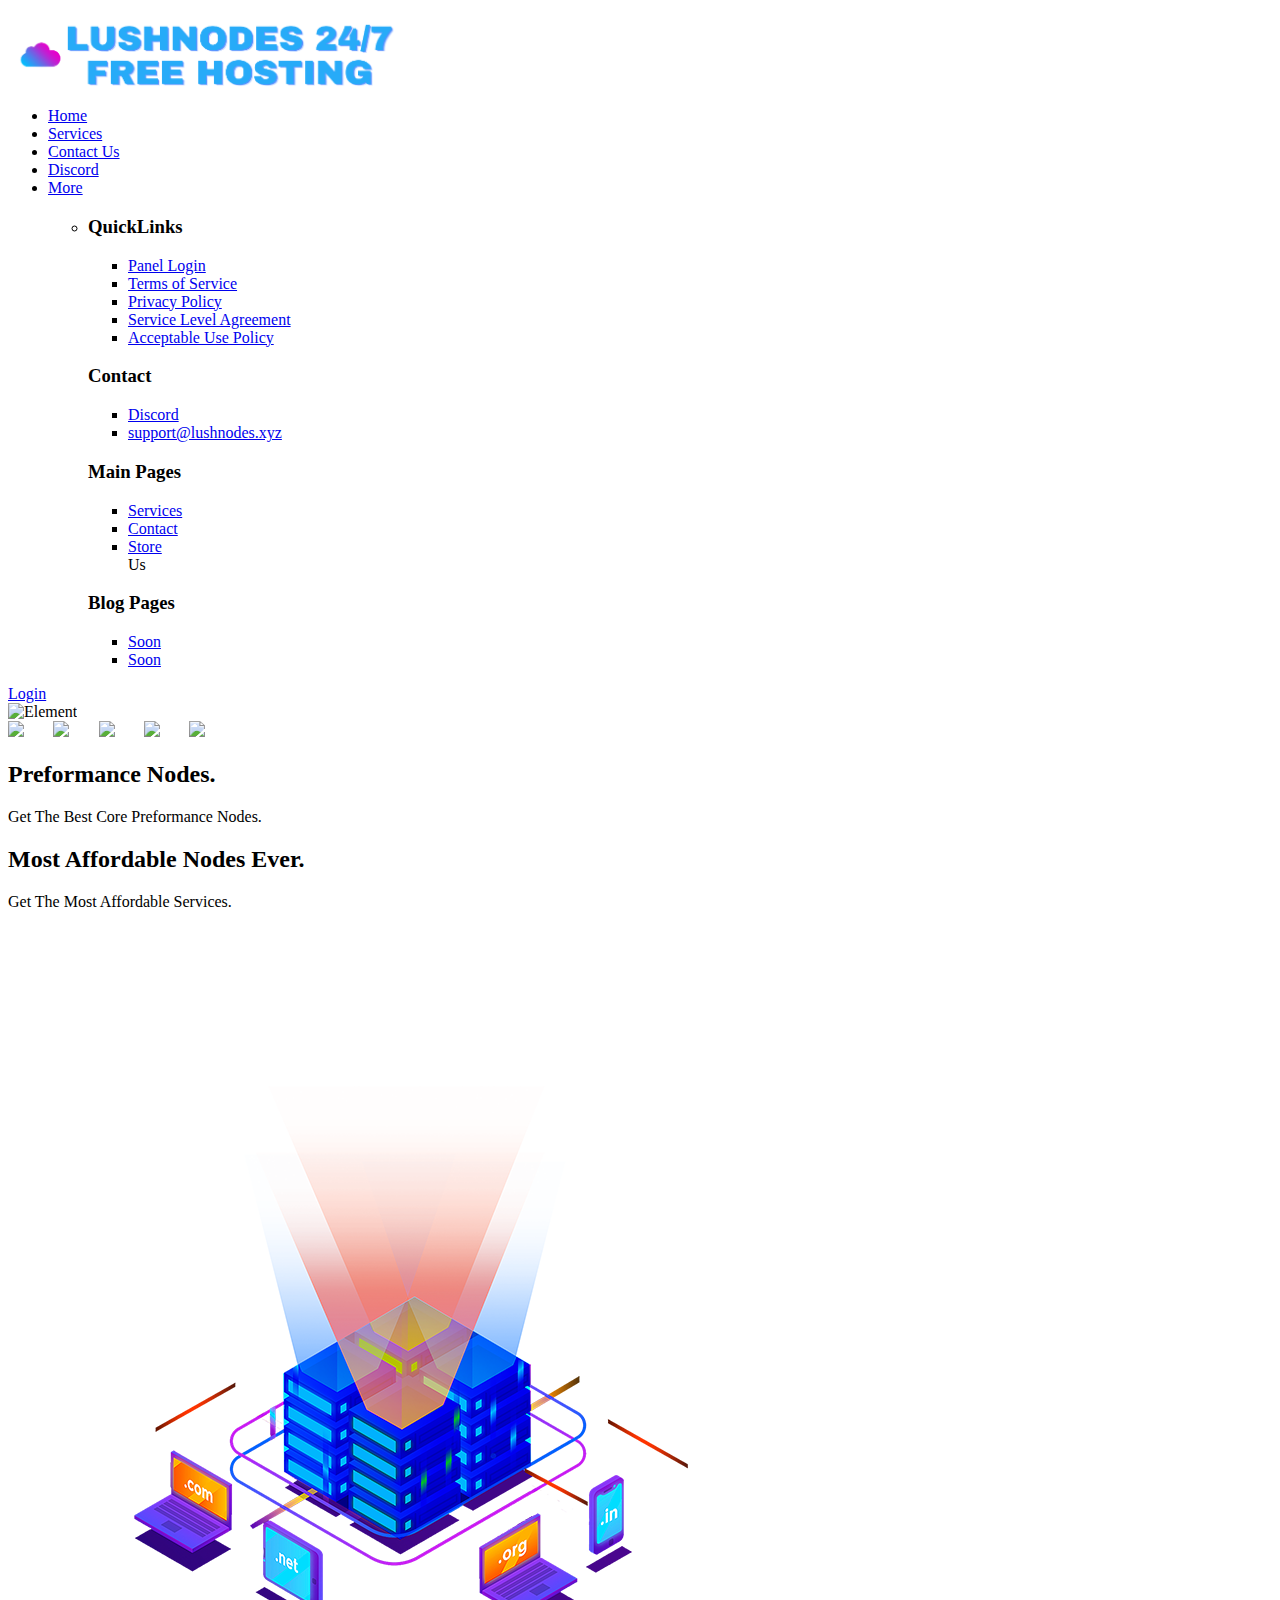
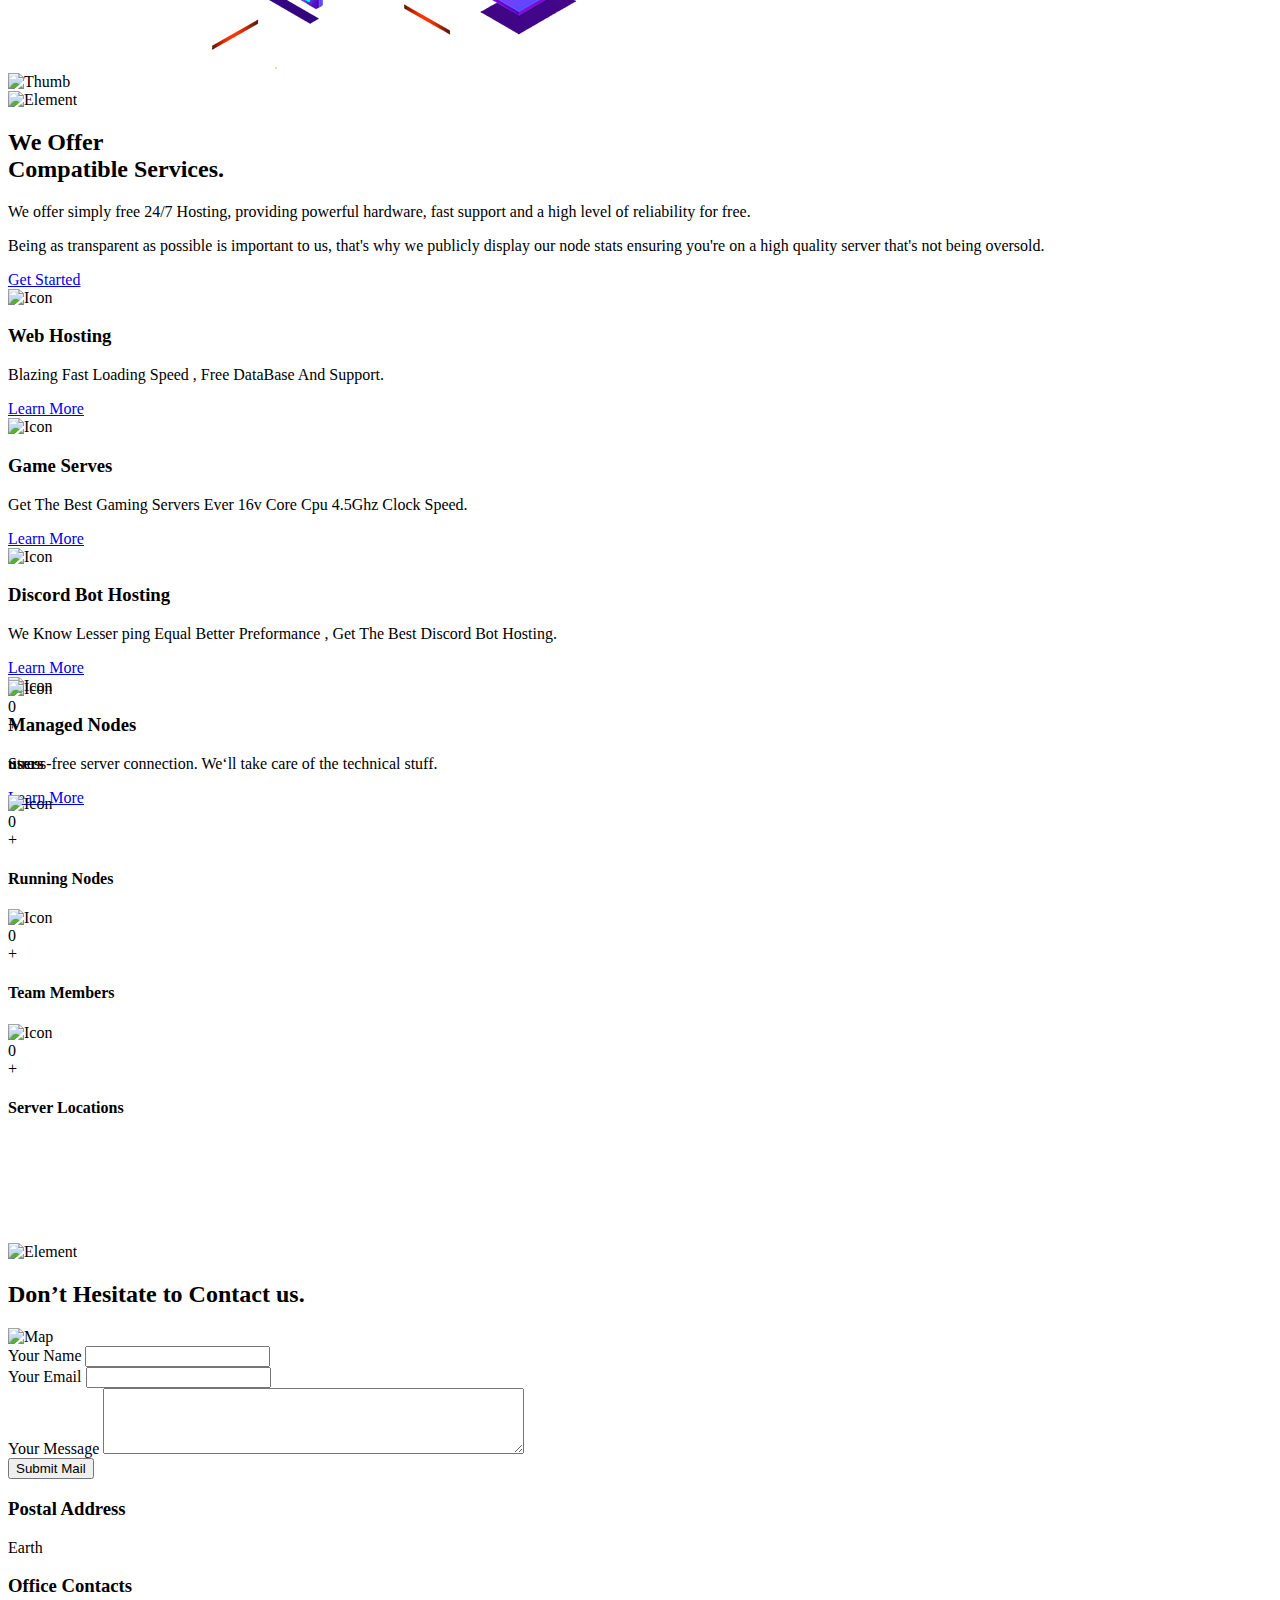
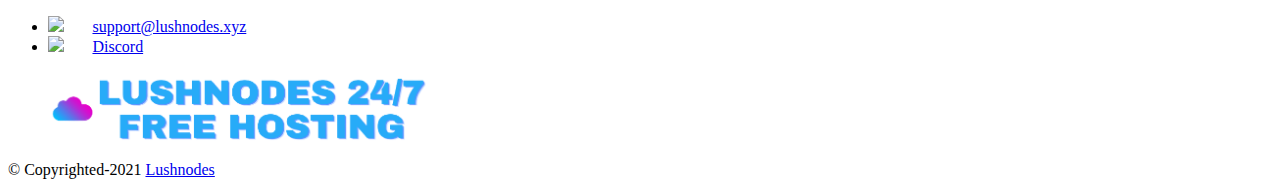
==== index.html @ 51295ec8 "Add files via upload" ====
<!DOCTYPE html>
<html lang="en">

<head>
    <!-- Basic Page Needs
    ================================================== -->
    <meta charset="utf-8" />
    <meta http-equiv="X-UA-Compatible" content="IE=edge" />

    <!-- Specific Meta
    ================================================== -->
    <meta name="viewport" content="width=device-width, initial-scale=1, maximum-scale=1" />
    <meta name="description" content="Get Blazing Fast Servers At Most Affordable Price , Powered By Hetzner ." />
    <meta name="keywords" content="HTML5, Template, Design, agency, app, blog, business, clean, creative, marketing, modern, multipurpose, portfolio, seo, startup, studio, trending" />
    <meta name="author" content="Healer" />

    <!-- Titles
    ================================================== -->
    <title>LushNodes | Better Hosting 24/7</title>
    <meta property="og:image" content="https://cdn.discordapp.com/attachments/881943967124570113/901898963899256932/Lush_Host_logo.png">
    <meta name="twitter:card" content="https://cdn.discordapp.com/attachments/881943967124570113/901898963899256932/Lush_Host_logo.png">

    <!-- Favicons
    ================================================== -->
    <link rel="icon" href="https://emojipedia-us.s3.dualstack.us-west-1.amazonaws.com/thumbs/120/microsoft/209/airplane_2708.png" type="image/gif" sizes="16x16">

    <!-- Custom Font
    ================================================== -->
    <link href="https://fonts.googleapis.com/css2?family=Hind:wght@300;400;500;600;700&family=Philosopher:ital,wght@0,400;0,700;1,400;1,700&family=Barlow:wght@300;400;600;700&display=swap" rel="stylesheet" />

    <!-- CSS
    ================================================== -->
    <style>
        .gg{
            -webkit-filter: invert(1);
   filter: invert(1);
        }
    </style>
    <link rel="stylesheet" href="assets/css/bootstrap.min.css" />
    <link rel="stylesheet" href="assets/css/swiper.min.css" />
    <link rel="stylesheet" href="assets/css/simple-scrollbar.css" />
    <link rel="stylesheet" href="assets/css/odometer-theme-default.css" />
    <link rel="stylesheet" href="assets/css/magnific-popup.css" />
    <link rel="stylesheet" href="assets/css/icofont.min.css" />
    <link rel="stylesheet" href="assets/css/style.css" />
    <link rel="stylesheet" href="assets/css/style-dark-two.css" />

    <script src="assets/js/modernizr.min.js"></script>
</head>

<body data-spy="scroll" data-offset="170" data-target=".navigation-area">
    <!--********************************************************-->
    <!--********************* SITE CONTENT *********************-->
    <!--********************************************************-->
    <div class="site-content">
        <!--~~~~~~~~~~~~~~~~~~~~~~~~~~~~~~~~~~~~~~~
            Start Site Header
        ~~~~~~~~~~~~~~~~~~~~~~~~~~~~~~~~~~~~~~~~-->
        <header class="site-header header-style-one">
            <div class="container">
                <div class="row align-items-center">
                    <div class="col-12">
                        <div class="navigation-area">
                            <!-- Site Branding -->
                            <div class="site-branding">
                                <a href="index.html">
                                    <img src="lushnodes_247_free_hosting-removebg-preview.png" width="400px" style="margin-top: 10px;" alt="Site Logo" />
                                </a>
                            </div>
                            <!--  /.site-branding -->

                            <!-- Site Navigation -->
                            <div class="site-navigation">
                                <nav class="navigation">
                                    <!-- Main Menu -->
                                    <div class="menu-wrapper">
                                        <div class="menu-content">
                                            <ul class="mainmenu">
                                                <li>
                                                    <a class="nav-link active" href="#hero-block">Home</a>
                                                </li>
                                                <li>
                                                    <a class="nav-link" href="#service-block">Services</a>
                                                </li>
                                                <li>
                                                    <a class="nav-link" href="#contact-block">Contact Us</a>
                                                </li>
                                                <li>
                                                    <a class="nav-link" href="https://discord.gg/3tPFcuNtyB" target="_blank">Discord</a>
                                                </li>
                                                <li class="megamenu">
                                                    <a class="nav-link" href="#">More</a>
                                                    <ul class="sub-menu megamenu-main">
                                                        <li>
                                                            <div class="megamenu-wrapper">
                                                                <div class="container megamenu-container">
                                                                    <div class="row">
                                                                        <div class="col-lg-3 megamenu-column">
                                                                            <h3 class="megamenu-heading">QuickLinks</h3>
                                                                            <ul class="custom-megamenu">
                                                                                <li><a href="https://Panel.lushnodes.xyz/" target="_blank">Panel Login</a></li>
                                                                                <li><a href="terms.html" target="_blank">Terms of Service</a>
                                                                                </li>
                                                                                <li><a href="privacy-policy.html" target="_blank">Privacy Policy</a></li>
                                                                                <li><a href="sla.html" target="_blank">Service Level Agreement</a></li>
                                                                                <li><a href="use-policy.html" target="_blank">Acceptable Use Policy</a></li>
                                                                            </ul>
                                                                        </div>
                                                                        <div class="col-lg-3 megamenu-column">
                                                                            <h3 class="megamenu-heading">Contact</h3>
                                                                            <ul class="custom-megamenu">
                                                                                <li><a href="https://discord.gg/rXuvEv7ZY3" target="_blank">Discord</a></li>
                                                                                <li><a href="mailto: support@lushnodes.xyz">support@lushnodes.xyz</a></li>
                                                                            </ul>
                                                                        </div>
                                                                        <div class="col-lg-3 megamenu-column">
                                                                            <h3 class="megamenu-heading">Main Pages</h3>
                                                                            <ul class="custom-megamenu">
                                                                                <li><a href="#service-block">Services</a>
                                                                                </li>
                                                                                <li><a href="#contact-block">Contact</a>
                                                                                </li>
                                        <li><a href="/store.html">Store</a>
                                                                                </li>                                               Us</a></li>
                                                                            </ul>
                                                                        </div>
                                                                        <div class="col-lg-3 megamenu-column">
                                                                            <h3 class="megamenu-heading">Blog Pages</h3>
                                                                            <ul class="custom-megamenu">
                                                                                <li><a href="#">Soon</a>
                                                                                </li>
                                                                                <li><a href="#">Soon</a></li>
                                                                            </ul>
                                                                        </div>
                                                                    </div>
                                                                </div>
                                                            </div>
                                                        </li>
                                                    </ul>
                                                </li>
                                            </ul>
                                            <!-- /.menu-list -->
                                        </div>
                                        <!-- /.hours-content-->
                                    </div>
                                    <!-- /.menu-wrapper -->
                                </nav>
                            </div>
                            <!--  /.site-navigation -->

                            <div class="header-navigation-right">
                                <div class="search-wrap">
                                    <div class="search-btn">
                                            <a class="nav-link" href="https://client.lushnodes.xyz/" target="_blank">Login</a>
                                    </div>
                                </div>
                                <!--~./ search-wrap ~-->
                                <div class="hamburger-menus">
                                    <span></span>
                                    <span></span>
                                    <span></span>
                                </div>
                            </div>
                            <!--~./ header-navigation-right ~-->
                        </div>
                        <!-- /.navigation-area -->
                    </div>
                    <!-- /.col-12 -->
                </div>
                <!-- /.row -->
            </div>
            <!-- /.container-fluid -->
            <div class="mobile-sidebar-menu sidebar-menu">
                <div class="overlaybg"></div>
            </div>
        </header>
        <!--~~./ end site header ~~-->
        <!--~~~ Sticky Header ~~~-->
        <div id="sticky-header" class="active"></div>
        <!--~./ end sticky header ~-->


        <!--~~~~~~~~~~~~~~~~~~~~~~~~~~~~~~~~~~~~~~~
                Hero Block
        ~~~~~~~~~~~~~~~~~~~~~~~~~~~~~~~~~~~~~~~~-->
        <div id="hero-block" class="hero-block bg-white-smoke hero-block-one">
            <div class="element-group">
                <div class="element one">
                    <img src="assets/images/element/dark/rectangle2.png" alt="Element">
                </div>
            </div>
            <div class="social-status-area">
                <div class="social-status">
                    <a href="https://discord.gg/3tPFcuNtyB"><img src="assets/icons/12px/011-discord-1.png" style="margin-right: 2%;"></i></a>
                    <a href="#"><img src="assets/icons/12px/001-instagram.png" style="margin-right: 2%;"></i></a>
                    <a href="#"><img src="assets/icons/12px/003-twitter.png" style="margin-right: 2%;"></i></a>
                    <a href="#"><img src="assets/icons/12px/002-youtube.png" style="margin-right: 2%;"></i></a>
                    <a href="#"><img src="assets/icons/12px/004-linkedin.png" style="margin-right: 2%;"></i></a>
                    
                </div>
            </div>
            <div class="waves-effect bottom" style="background-image: url('assets/images/shape/shape-bottom1-dark.png');">
            </div>
            <div class="container">
                <div class="row">
                    <div class="col-lg-7">
                        <!-- Testimonial Slider -->
                        <div id="hero-slider" class="swiper-container hero-slider-one">
                            <div class="swiper-wrapper">
                                <div class="swiper-slide">
                                    <div class="hero-content-area">
                                        <h2 class="hero-title">
                                            <span>Preformance </span> Nodes.
                                        </h2>
                                        <!-- /.hero-title -->
                                        <div class="hero-desc">
                                            <p>Get The Best Core Preformance Nodes.</p>
                                        </div>
                                        <!-- /.hero-content-area -->
                                    </div>
                                </div>
                                <div class="swiper-slide">
                                    <div class="hero-content-area">
                                        <h2 class="hero-title">
                                            <span>Most Affordable</span> Nodes Ever.
                                        </h2>
                                        <!-- /.hero-title -->
                                        <div class="hero-desc">
                                            <p>Get The Most Affordable Services.</p>
                                        </div>
                                        <!-- /.hero-content-area -->
                                    </div>
                                </div>
                            </div>
                            <!-- Add Pagination -->
                            <div class="swiper-pagination"></div>
                        </div>
                    </div>
                    <div class="col-lg-5">
                        <div class="hero-mockup-area">
                            <div class="hero-mockup-thumb one">
                                <img style="margin-left: 10%;margin-top: 10%;" src="images-banner.png" alt="Thumb">
                                <!-- /.promo-video -->
                            </div>
                            <div class="hero-mockup-thumb two">
                                <img src="assets/images/others/hero2-1-dark.png" alt="Thumb">
                            </div>
                        </div>
                        <!-- /.hero-mockup-area -->
                    </div>
                </div>
            </div>
        </div>
        <!-- /.hero-block -->

        <!--~~~~~~~~~~~~~~~~~~~~~~~~~~~~~~~~~~~~~~~
                Start Services Block
            ~~~~~~~~~~~~~~~~~~~~~~~~~~~~~~~~~~~~~~~~-->
        <div id="service-block" class="services-block style-one">
            <div class="element-group">
                <div class="element one">
                    <img src="assets/images/element/dark/circle-helf1.png" alt="Element">
                </div>
            </div>
            <div class="container">
                <div class="row align-items-center">
                    <div class="col-lg-4">
                        <div class="text-feature-block md-mrb-55">
                            <h2 class="title">
                                We Offer <br /> Compatible Services.
                            </h2>
                            <div class="sub-title">
                                We offer simply free 24/7 Hosting, providing powerful hardware, fast support and a high level of reliability for free.
                            </div>
                            <p>
                                Being as transparent as possible is important to us, that's why we publicly display our node stats ensuring you're on a high quality server that's not being oversold.
                            </p>
                            <a class="btn btn-primary btn-gradient-45" href="https://discord.gg/3tPFcuNtyB" target="_blank">Get Started</a>
                        </div>
                    </div>
                    <div class="col-lg-8">
                        <div class="row service-items-area">
                            <div class="col-lg-6 col-md-6">
                                <div class="service-item style-two">
                                    <div class="service-icon">
                                        <img src="assets/icons/64px/009-rocket.png" alt="Icon" />
                                    </div>
                                    <!-- /.service-icon -->
                                    <div class="service-info">
                                        <h3 class="title">Web Hosting</h3>
                                        <p>
                                            Blazing Fast Loading Speed , Free DataBase And Support.
                                        </p>
                                        <a class="read-more-text" href="https://discord.gg/3tPFcuNtyB" target="_blank">
                                            Learn More
                                            
                                        </a>
                                    </div>
                                    <!-- /.service-info -->
                                </div>
                                <!-- /.service-item -->
                            </div>
                            <!-- /.col-lg-6 -->
                            <div class="col-lg-6 col-md-6">
                                <div class="service-item style-two">
                                    <div class="service-icon">
                                        <img src="assets/icons/64px/008-speedometer.png" alt="Icon" />
                                    </div>
                                    <!-- /.service-icon -->
                                    <div class="service-info">
                                        <h3 class="title">Game Serves</h3>
                                        <p>
                                            Get The Best Gaming Servers Ever 16v Core Cpu 4.5Ghz Clock Speed.
                                        </p>
                                        <a class="read-more-text" href="https://discord.gg/3tPFcuNtyB" target="_blank">
                                            Learn More
                                            
                                        </a>
                                    </div>
                                    <!-- /.service-info -->
                                </div>
                                <!-- /.service-item -->
                            </div>
                            <!-- /.col-lg-6 -->
                            <div class="col-lg-6 col-md-6">
                                <div class="service-item style-two">
                                    <div class="service-icon">
                                        <img src="assets/icons/64px/004-discord.png" alt="Icon" />
                                    </div>
                                    <!-- /.service-icon -->
                                    <div class="service-info">
                                        <h3 class="title">Discord Bot Hosting</h3>
                                        <p>
                                            We Know Lesser ping Equal Better Preformance , Get The Best Discord Bot Hosting.
                                        </p>
                                        <a class="read-more-text" href="https://discord.gg/3tPFcuNtyB" target="_blank">
                                            Learn More
                                            
                                        </a>
                                    </div>
                                    <!-- /.service-info -->
                                </div>
                                <!-- /.service-item -->
                            </div>
                            <!-- /.col-lg-6 -->
                            <div class="col-lg-6 col-md-6">
                                <div class="service-item style-two">
                                    <div class="service-icon">
                                        <img src="assets/icons/64px/010-management.png" alt="Icon" />
                                    </div>
                                    <!-- /.service-icon -->
                                    <div class="service-info">
                                        <h3 class="title">Managed Nodes</h3>
                                        <p>
                                            Stress-free server connection. We‘ll take care of the technical stuff.
                                        </p>
                                        <a class="read-more-text" href="https://discord.gg/3tPFcuNtyB" target="_blank">
                                            Learn More
                                            
                                        </a>
                                    </div>
                                    <!-- /.service-info -->
                                </div>
                                <!-- /.service-item -->
                            </div>
                            <!-- /.col-lg-6 -->
                        </div>
                    </div>
                </div>
            </div>
            <!-- /.container -->
        </div>
        <!--~~./ end services block ~~-->

        

        <!--~~~~~~~~~~~~~~~~~~~~~~~~~~~~~~~~~~~~~~~
                Start Fanfact Block
            ~~~~~~~~~~~~~~~~~~~~~~~~~~~~~~~~~~~~~~~~-->
        <div class="fanfact-block style-one pd-t-100" style="margin-top: -10%;">
            <div class="container">
                <div class="row fanfact-promo-numbers">
                    <div class="col-lg-3 col-md-6 col-sm-6">
                        <div class="promo-number">
                            <div class="promo-number-inner">
                                <div class="icon">
                                    <img src="assets/icons/64px/002-rating.png" alt="Icon" />
                                </div>
                                <!-- /.icon -->
                                <div class="info">
                                    <div class="odometer-wrap">
                                        <div class="odometer" data-odometer-final="500">0</div>
                                        +
                                    </div>
                                    <!-- /.odometer-wrap -->
                                    <h4 class="promo-title">users</h4>
                                    <!-- /.promo-title -->
                                </div>
                                <!-- /.info -->
                            </div>
                        </div>
                        <!-- /.promo-number -->
                    </div>
                    <!-- /.col-lg-3 -->
                    <div class="col-lg-3 col-md-6 col-sm-6">
                        <div class="promo-number">
                            <div class="promo-number-inner">
                                <div class="icon">
                                    <img src="assets/icons/64px/003-cpu.png" alt="Icon" />
                                </div>
                                <!-- /.icon -->
                                <div class="info">
                                    <div class="odometer-wrap">
                                        <div class="odometer" data-odometer-final="2">0</div>
                                        +
                                    </div>
                                    <!-- /.odometer-wrap -->
                                    <h4 class="promo-title">Running Nodes</h4>
                                    <!-- /.promo-title -->
                                </div>
                                <!-- /.info -->
                            </div>
                        </div>
                        <!-- /.promo-number -->
                    </div>
                    <!-- /.col-lg-3 -->
                    <div class="col-lg-3 col-md-6 col-sm-6">
                        <div class="promo-number">
                            <div class="promo-number-inner">
                                <div class="icon">
                                    <img src="assets/icons/64px/005-united.png" alt="Icon" />
                                </div>
                                <!-- /.icon -->
                                <div class="info">
                                    <div class="odometer-wrap">
                                        <div class="odometer" data-odometer-final="5">0</div>
                                        +
                                    </div>
                                    <!-- /.odometer-wrap -->
                                    <h4 class="promo-title">Team Members</h4>
                                    <!-- /.promo-title -->
                                </div>
                                <!-- /.info -->
                            </div>
                        </div>
                        <!-- /.promo-number -->
                    </div>
                    <!-- /.col-lg-3 -->
                    <div class="col-lg-3 col-md-6 col-sm-6">
                        <div class="promo-number">
                            <div class="promo-number-inner">
                                <div class="icon">
                                    <img src="assets/icons/64px/003-database.png" alt="Icon" />
                                </div>
                                <!-- /.icon -->
                                <div class="info">
                                    <div class="odometer-wrap">
                                        <div class="odometer" data-odometer-final="2">0</div>
                                        +
                                    </div>
                                    <!-- /.odometer-wrap -->
                                    <h4 class="promo-title">Server Locations</h4>
                                    <!-- /.promo-title -->
                                </div>
                                <!-- /.info -->
                            </div>
                        </div>
                        <!-- /.promo-number -->
                    </div>
                    <!-- /.col-lg-3 -->
                </div>
                <!-- /.fanfact-promo-numbers -->
            </div>
        </div>
        <!--~~./ end fanfact block ~~-->

        
       
        <!--~~~~~~~~~~~~~~~~~~~~~~~~~~~~~~~~~~~~~~~
                Start Contact Form Block
            ~~~~~~~~~~~~~~~~~~~~~~~~~~~~~~~~~~~~~~~~-->
        <div id="contact-block" class="contact-form-block style-two pd-b-130" style="margin-top: 10%;">
            <div class="element-group">
                <div class="element two">
                    <img src="assets/images/element/dark/circle3.png" alt="Element">
                </div>
            </div>
            <div class="container ml-b-40">
                <div class="row">
                    <div class="col-lg-5 col-md-6">
                        <div class="section-title">
                            <h2 class="title-main">
                                Don’t Hesitate to Contact us.
                            </h2>
                            <!-- /.title-main -->
                        </div>
                        <!-- /.section-title -->
                    </div>
                    <!-- /.col-lg-5 -->
                </div>
                <!-- /.row -->
                <div class="row align-items-center">
                    <div class="col-lg-6">
                        <div class="google-map md-mrb-50">
                            <img src="assets/images/others/google-map-dark.png" alt="Map">
                        </div>
                    </div>
                    <div class="col-lg-6">
                        <div class="contact-form-area">
                            <form id="contact_form" class="contact-form" action="#">
                                <div class="row">
                                    <div class="col-lg-6 col-md-6">
                                        <div class="form-group">
                                            <label for="name">Your Name</label>
                                            <input class="form-controller" id="name" name="name" type="text">
                                        </div>
                                    </div>
                                    <!--./ col-lg-6-->
                                    <div class="col-lg-6 col-md-6">
                                        <div class="form-group">
                                            <label for="email">Your Email</label>
                                            <input class="form-controller" id="email" name="email" type="email">
                                        </div>
                                    </div>
                                    <!--./ col-lg-6 -->
                                    <div class="col-12">
                                        <div class="form-group">
                                            <label for="name">Your Message</label>
                                            <textarea id="message" name="message" class="form-controller" rows="4" cols="50"></textarea>
                                        </div>
                                    </div>
                                    <!-- /.col-12 -->
                                    <div class="col-12 mrt-15">
                                        <button onclick="" type="submit" class="btn btn-primary">Submit
                                            Mail</button>
                                    </div>
                                    <!--./ col-lg-6 -->
                                </div>
                                <!-- /.row -->
                            </form>
                            <!-- /.contact-form -->
                        </div>
                        <!-- /.contact-form-area -->
                        <div class="row">
                            <div class="col-lg-6 col-md-6 col-sm-6">
                                <div class="single-contact-info">
                                    <h3 class="title">Postal Address</h3>
                                    <div class="card-info">
                                        <p>Earth
                                        </p>
                                    </div>
                                    <!-- /.card-info -->
                                </div>
                                <!-- /.single-contact-info -->
                            </div>
                            <div class="col-lg-6 col-md-6 col-sm-6">
                                <div class="single-contact-info">
                                    <h3 class="title">Office Contacts</h3>
                                    <div class="card-info">
                                        <ul class="info-list">
                                            <li><img src="assets/icons/12px/001-email.png" style="margin-right: 2%;" class="icofont-send-mail"> <a href="mailto: support@minenodes.xyz">support@lushnodes.xyz</a></li>
                                            <li><img src="assets/icons/12px/004-discord.png" style="margin-right: 2%;" class="icofont-globe-alt"> <a href="https://discord.gg/3tPFcuNtyB" target="_blank">Discord</a></li>
                                        </ul>
                                    </div>
                                    <!-- /.card-info -->
                                </div>
                                <!-- /.single-contact-info -->
                            </div>
                        </div>
                    </div>
                    <!-- /.col-lg-6 -->
                </div>
                <!-- /.row -->
            </div>
            <!-- /.container -->
        </div>
        <!--~~./ end contact form block ~~-->

        <!--~~~~~~~~~~~~~~~~~~~~~~~~~~~~~~~~~~~~~~~
            Start Site Footer
        ~~~~~~~~~~~~~~~~~~~~~~~~~~~~~~~~~~~~~~~~-->
        
            <!--~./ end footer widgets area ~-->

            <!--~~~~~~~~~~~~~~~~~~~~~~~~~~~~~~~~~~~~~~~
                                    Start Footer Bottom Area
                            ~~~~~~~~~~~~~~~~~~~~~~~~~~~~~~~~~~~~~~~-->
            <div class="footer-bottom-area">
                <div class="container">
                    <div class="row">
                        <div class="col-12">
                            <div class="footer-bottom-content text-center">
                                <a class="footer-logo-area" href="#">
                                    <img src="lushnodes_247_free_hosting-removebg-preview.png" width="400px" style="margin-left: 2.5%;" alt="Logo" />
                                </a>
                                <div class="copyright-text text-center">
                                    <p>© Copyrighted-2021 <a href="#">Lushnodes</a></p>
                                </div>
                                <!--~./ end copyright text ~-->
                            </div>
                        </div>
                        <!--~./ col-12 ~-->
                    </div>
                </div>
            </div>
            <!--~./ end footer bottom area ~-->
        </footer>
        <!--~./ end site footer ~-->
    </div>
    
    <!--~~./ end site content ~~-->

    <!-- All The JS Files
            ================================================== -->
    <script src="assets/js/jquery.js"></script>
    <script src="assets/js/popper.min.js"></script>
    <script src="assets/js/bootstrap.min.js"></script>
    <script src="assets/js/plugins.js"></script>
    <script src="assets/js/imagesloaded.pkgd.min.js"></script>
    <script src="assets/js/simple-scrollbar.min.js"></script>
    <script src="assets/js/background-parallax.js"></script>
    <script src="assets/js/jquery.magnific-popup.min.js"></script>
    <script src="assets/js/theia-sticky-sidebar.min.js"></script>
    <script src="assets/js/ResizeSensor.min.js"></script>
    <script src="assets/js/swiper.min.js"></script>
    <script src="assets/js/isotope.pkgd.min.js"></script>
    <script src="assets/js/packery-mode.pkgd.min.js"></script>
    <script src="assets/js/scrolla.jquery.min.js"></script>
    <script src="assets/js/odometer.min.js"></script>
    <script src="assets/js/isInViewport.jquery.js"></script>
    <script src="assets/js/contact.js"></script>
    <script src="assets/js/main.js"></script>
    <!-- main-js -->
</body>

</html>
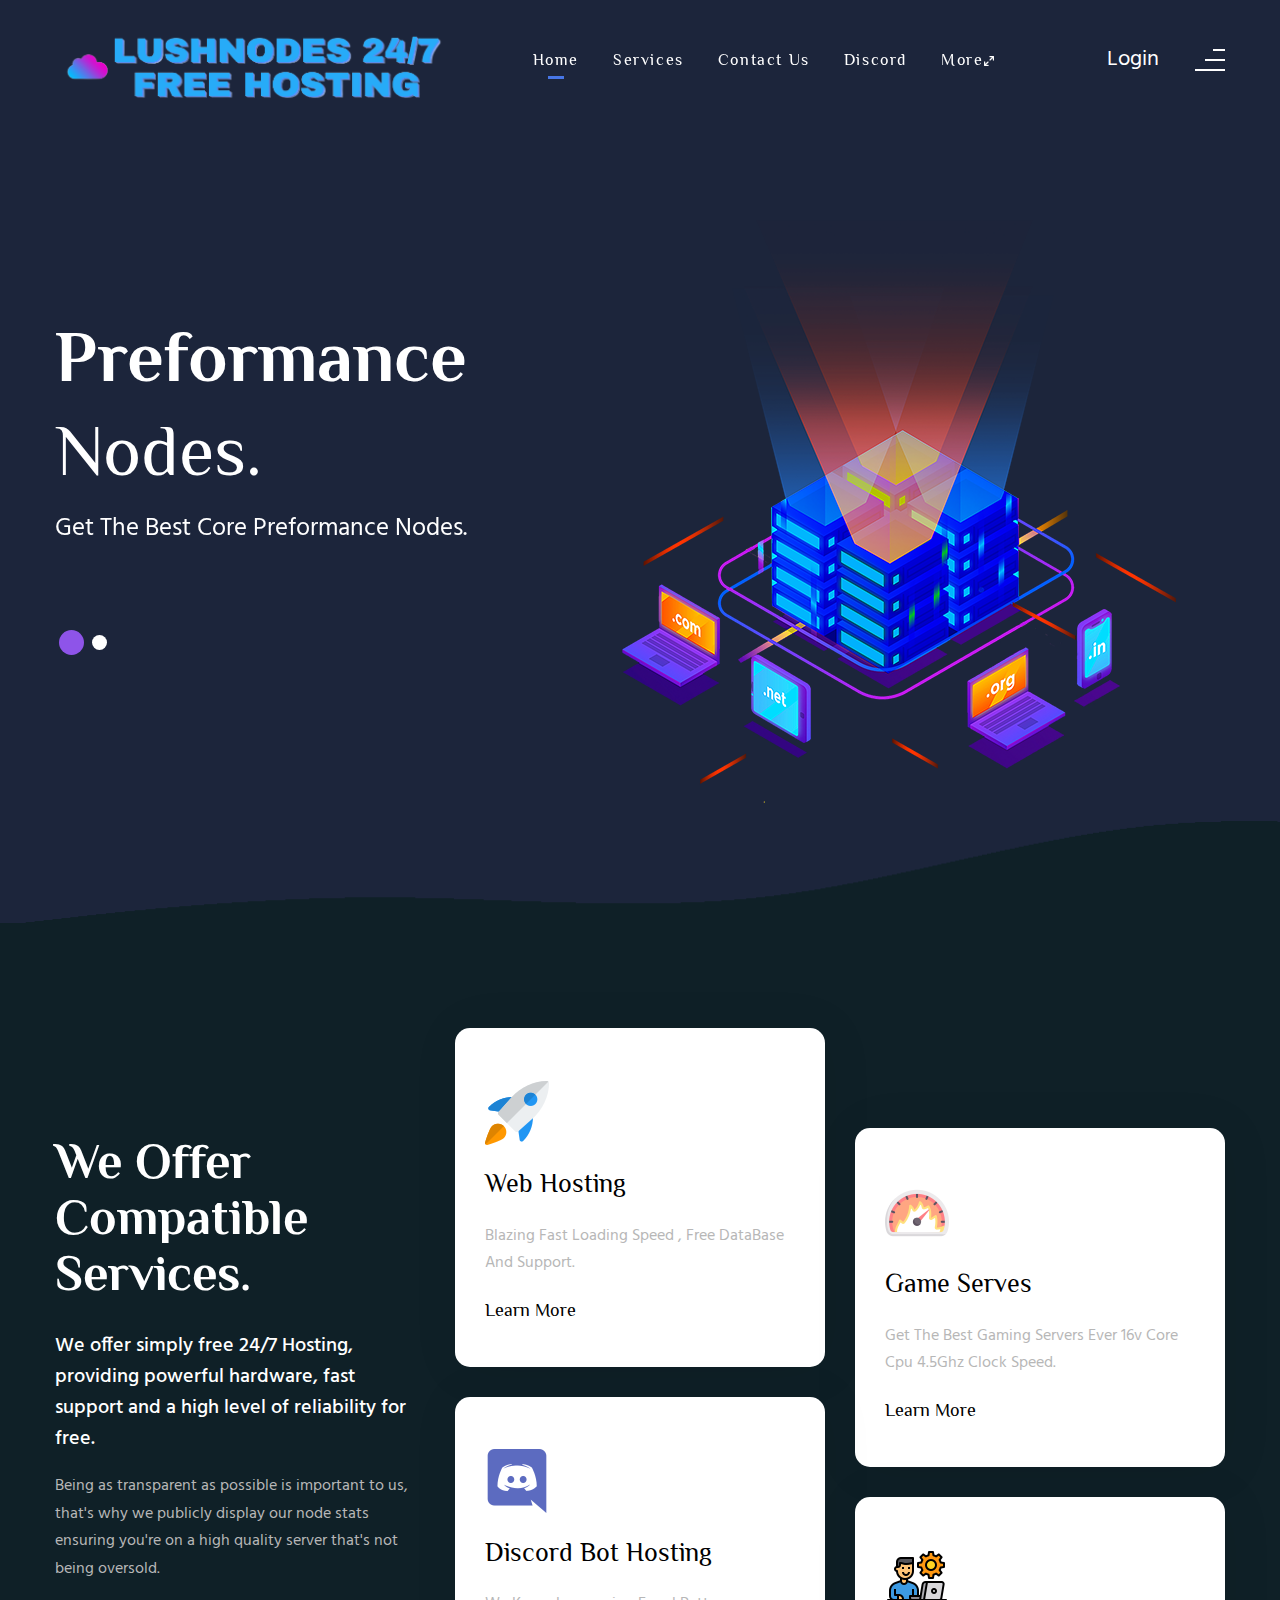
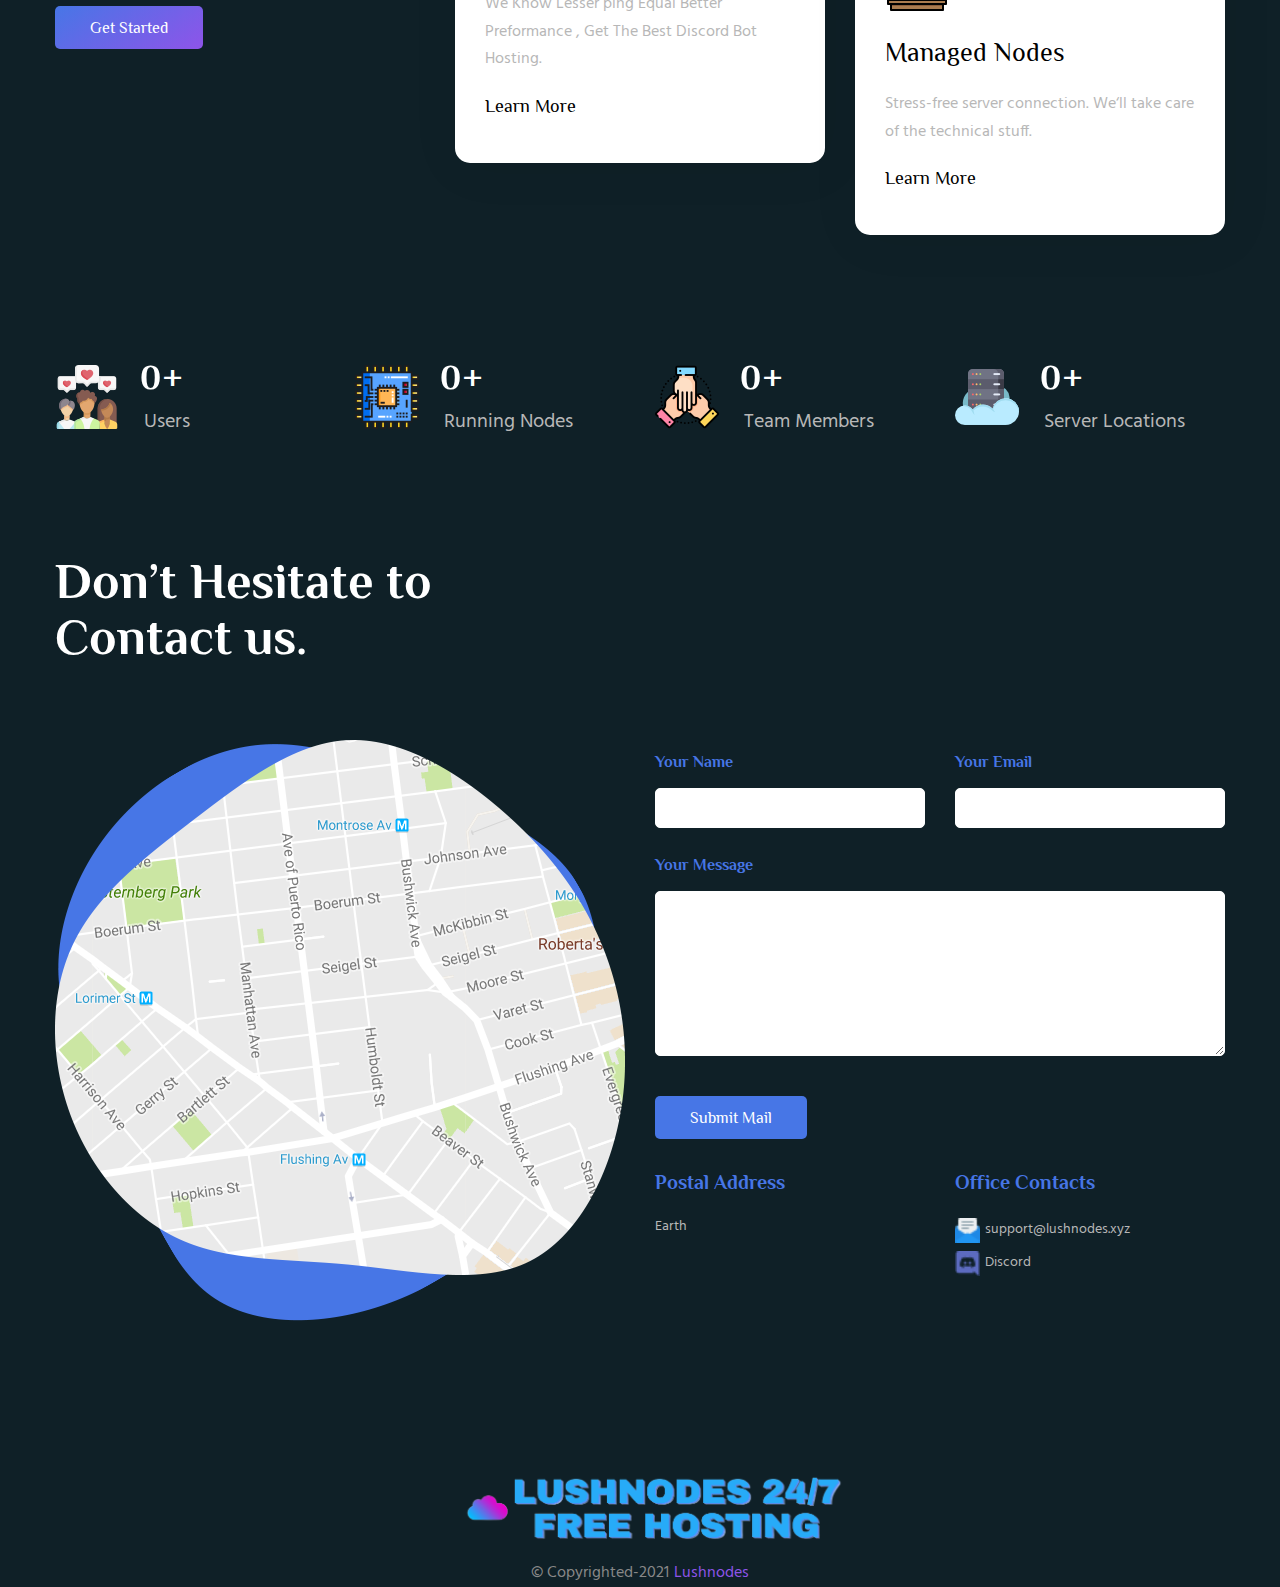
==== commit 19292a4a: "tos" ====
--- a/index.html
+++ b/index.html
@@ -101,9 +101,9 @@
                                                                                 <li><a href="https://Panel.lushnodes.xyz/" target="_blank">Panel Login</a></li>
                                                                                 <li><a href="terms.html" target="_blank">Terms of Service</a>
                                                                                 </li>
-                                                                                <li><a href="privacy-policy.html" target="_blank">Privacy Policy</a></li>
-                                                                                <li><a href="sla.html" target="_blank">Service Level Agreement</a></li>
-                                                                                <li><a href="use-policy.html" target="_blank">Acceptable Use Policy</a></li>
+                                                                                <li><a href="tos.html" target="_blank">Privacy Policy</a></li>
+                                                                                <li><a href="tos.html" target="_blank">Service Level Agreement</a></li>
+                                                                                <li><a href="tos.html" target="_blank">Acceptable Use Policy</a></li>
                                                                             </ul>
                                                                         </div>
                                                                         <div class="col-lg-3 megamenu-column">
--- a/assets/css/simple-scrollbar.css
+++ b/assets/css/simple-scrollbar.css
@@ -0,0 +1,52 @@
+.ss-wrapper {
+    overflow: hidden;
+    width: 100%;
+    height: 100%;
+    position: relative;
+    z-index: 1;
+    float: left;
+}
+
+.ss-content {
+    height: 100%;
+    width: calc(100% + 18px);
+    padding: 0 0 0 0;
+    position: relative;
+    overflow-x: auto;
+    overflow-y: scroll;
+    box-sizing: border-box;
+}
+
+.ss-content.rtl {
+    width: calc(100% + 18px);
+    right: auto;
+}
+
+.ss-scroll {
+    position: relative;
+    background: rgba(0, 0, 0, 0.1);
+    width: 9px;
+    border-radius: 4px;
+    top: 0;
+    z-index: 2;
+    cursor: pointer;
+    opacity: 0;
+    transition: opacity 0.25s linear;
+}
+
+.ss-hidden {
+    display: none;
+}
+
+.ss-container:hover .ss-scroll,
+.ss-container:active .ss-scroll {
+    opacity: 1;
+}
+
+.ss-grabbed {
+    -o-user-select: none;
+    -ms-user-select: none;
+    -moz-user-select: none;
+    -webkit-user-select: none;
+    user-select: none;
+}--- a/assets/css/odometer-theme-default.css
+++ b/assets/css/odometer-theme-default.css
@@ -0,0 +1,106 @@
+.odometer.odometer-auto-theme,
+.odometer.odometer-theme-default {
+    display: inline-block;
+    vertical-align: middle;
+    position: relative;
+}
+
+.odometer.odometer-auto-theme .odometer-digit,
+.odometer.odometer-theme-default .odometer-digit {
+    display: inline-block;
+    vertical-align: middle;
+    position: relative;
+}
+
+.odometer.odometer-auto-theme .odometer-digit .odometer-digit-spacer,
+.odometer.odometer-theme-default .odometer-digit .odometer-digit-spacer {
+    display: inline-block;
+    vertical-align: middle;
+    visibility: hidden;
+}
+
+.odometer.odometer-auto-theme .odometer-digit .odometer-digit-inner,
+.odometer.odometer-theme-default .odometer-digit .odometer-digit-inner {
+    text-align: left;
+    display: block;
+    position: absolute;
+    top: 0;
+    left: 0;
+    right: 0;
+    bottom: 0;
+    overflow: hidden;
+}
+
+.odometer.odometer-auto-theme .odometer-digit .odometer-ribbon,
+.odometer.odometer-theme-default .odometer-digit .odometer-ribbon {
+    display: block;
+}
+
+.odometer.odometer-auto-theme .odometer-digit .odometer-ribbon-inner,
+.odometer.odometer-theme-default .odometer-digit .odometer-ribbon-inner {
+    display: block;
+    -webkit-backface-visibility: hidden;
+}
+
+.odometer.odometer-auto-theme .odometer-digit .odometer-value,
+.odometer.odometer-theme-default .odometer-digit .odometer-value {
+    display: block;
+    -webkit-transform: translateZ(0);
+}
+
+.odometer.odometer-auto-theme .odometer-digit .odometer-value.odometer-last-value,
+.odometer.odometer-theme-default .odometer-digit .odometer-value.odometer-last-value {
+    position: absolute;
+}
+
+.odometer.odometer-auto-theme.odometer-animating-up .odometer-ribbon-inner,
+.odometer.odometer-theme-default.odometer-animating-up .odometer-ribbon-inner {
+    -webkit-transition: -webkit-transform 2s;
+    -moz-transition: -moz-transform 2s;
+    -ms-transition: -ms-transform 2s;
+    -o-transition: -o-transform 2s;
+    transition: transform 2s;
+}
+
+.odometer.odometer-auto-theme.odometer-animating-up.odometer-animating .odometer-ribbon-inner,
+.odometer.odometer-theme-default.odometer-animating-up.odometer-animating .odometer-ribbon-inner {
+    -webkit-transform: translateY(-100%);
+    -moz-transform: translateY(-100%);
+    -ms-transform: translateY(-100%);
+    -o-transform: translateY(-100%);
+    transform: translateY(-100%);
+}
+
+.odometer.odometer-auto-theme.odometer-animating-down .odometer-ribbon-inner,
+.odometer.odometer-theme-default.odometer-animating-down .odometer-ribbon-inner {
+    -webkit-transform: translateY(-100%);
+    -moz-transform: translateY(-100%);
+    -ms-transform: translateY(-100%);
+    -o-transform: translateY(-100%);
+    transform: translateY(-100%);
+}
+
+.odometer.odometer-auto-theme.odometer-animating-down.odometer-animating .odometer-ribbon-inner,
+.odometer.odometer-theme-default.odometer-animating-down.odometer-animating .odometer-ribbon-inner {
+    -webkit-transition: -webkit-transform 2s;
+    -moz-transition: -moz-transform 2s;
+    -ms-transition: -ms-transform 2s;
+    -o-transition: -o-transform 2s;
+    transition: transform 2s;
+    -webkit-transform: translateY(0);
+    -moz-transform: translateY(0);
+    -ms-transform: translateY(0);
+    -o-transform: translateY(0);
+    transform: translateY(0);
+}
+
+.odometer.odometer-auto-theme,
+.odometer.odometer-theme-default {
+    /*  font-family: "Helvetica Neue", sans-serif;*/
+    /*line-height: 1.1em;*/
+}
+
+.odometer.odometer-auto-theme .odometer-value,
+.odometer.odometer-theme-default .odometer-value {
+    text-align: center;
+}